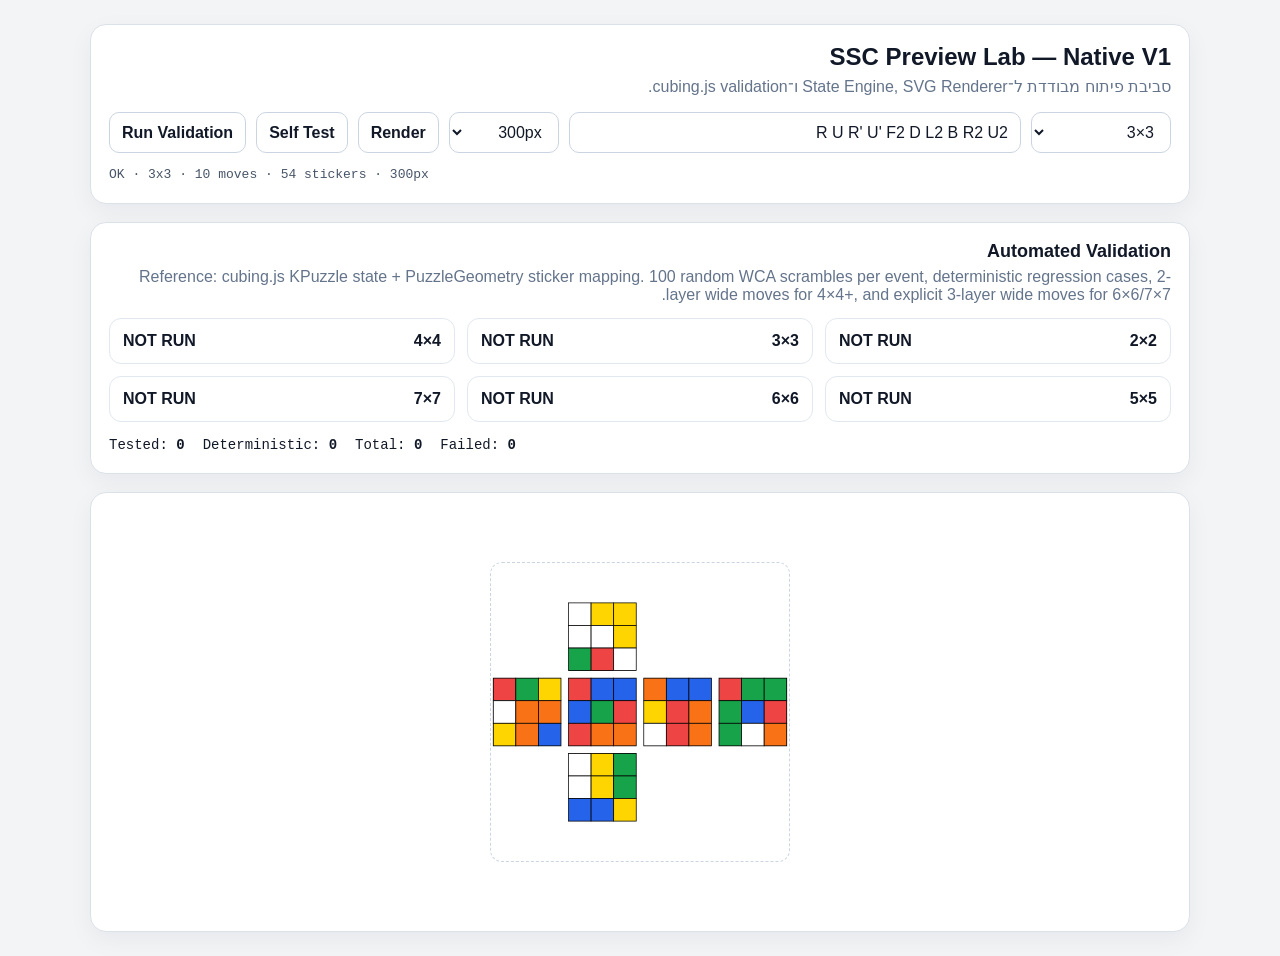
==== preview-lab.html @ a873cec0 "Add csTimer-style 3x3 preview profile" ====
<!doctype html>
<html lang="he" dir="rtl">
<head>
  <meta charset="utf-8">
  <meta name="viewport" content="width=device-width,initial-scale=1">
  <title>SSC Preview Lab</title>
  <link rel="stylesheet" href="./code/css/ssc-preview-v1.css?v=20260830-cstimer-333-1">
  <style>
    :root{font-family:Arial,sans-serif;color:#111827;background:#f3f4f6}
    *{box-sizing:border-box}
    body{margin:0;padding:24px}
    main{width:min(1100px,100%);margin:auto;display:grid;gap:18px}
    .panel{background:#fff;border:1px solid #dbe1e8;border-radius:16px;padding:18px;box-shadow:0 8px 24px rgba(15,23,42,.05)}
    h1,h2{margin:0 0 6px}
    h1{font-size:24px} h2{font-size:18px}
    p{margin:0;color:#64748b}
    .controls{display:grid;grid-template-columns:140px minmax(260px,1fr) 110px auto auto auto;gap:10px;margin-top:16px}
    select,input,button{font:inherit;border:1px solid #cbd5e1;border-radius:10px;padding:10px 12px;background:#fff;color:#111827}
    button{cursor:pointer;font-weight:700}
    button:disabled{opacity:.55;cursor:wait}
    .preview-shell{min-height:440px;display:grid;place-items:center;overflow:auto}
    #previewFrame{width:300px;height:300px;display:grid;place-items:center;overflow:hidden;border:1px dashed #cbd5e1;border-radius:12px}
    #preview{width:100%;height:100%;min-width:0;min-height:0}
    #status{margin-top:12px;font:13px/1.5 monospace;white-space:pre-wrap;direction:ltr;text-align:left;color:#475569}
    .validation-grid{display:grid;grid-template-columns:repeat(3,minmax(0,1fr));gap:12px;margin-top:14px}
    .validation-card{border:1px solid #e2e8f0;border-radius:12px;padding:13px}
    .validation-card strong{display:flex;justify-content:space-between;gap:10px}
    .validation-card [data-result]{font-weight:800}
    .is-pass{color:#15803d}.is-fail{color:#b91c1c}.is-running{color:#b45309}
    .validation-summary{display:flex;flex-wrap:wrap;gap:18px;margin-top:14px;font:14px/1.4 monospace;direction:ltr}
    #validationFailure{margin-top:12px;padding:12px;border-radius:10px;background:#fff7ed;color:#9a3412;font:13px/1.5 monospace;white-space:pre-wrap;direction:ltr;text-align:left}
    #validationFailure[hidden]{display:none}
    @media(max-width:900px){.validation-grid{grid-template-columns:repeat(2,minmax(0,1fr))}}
    @media(max-width:700px){.validation-grid{grid-template-columns:1fr}}
    @media(max-width:820px){.controls{grid-template-columns:1fr 1fr}.controls input{grid-column:1/-1}}
  </style>
</head>
<body>
  <main>
    <section class="panel">
      <h1>SSC Preview Lab — Native V1</h1>
      <p>סביבת פיתוח מבודדת ל־State Engine, SVG Renderer ו־cubing.js validation.</p>
      <div class="controls">
        <select id="event">
          <option value="222">2×2</option>
          <option value="333" selected>3×3</option>
          <option value="444">4×4</option>
          <option value="555">5×5</option>
          <option value="666">6×6</option>
          <option value="777">7×7</option>
        </select>
        <input id="scramble" value="R U R' U' F2 D L2 B R2 U2" aria-label="Scramble">
        <select id="previewSize" aria-label="Preview size">
          <option value="150">150px</option>
          <option value="200">200px</option>
          <option value="300" selected>300px</option>
          <option value="400">400px</option>
        </select>
        <button id="render" type="button">Render</button>
        <button id="test" type="button">Self Test</button>
        <button id="validate" type="button">Run Validation</button>
      </div>
      <div id="status">Ready.</div>
    </section>

    <section class="panel">
      <h2>Automated Validation</h2>
      <p>Reference: cubing.js KPuzzle state + PuzzleGeometry sticker mapping. 100 random WCA scrambles per event, deterministic regression cases, 2-layer wide moves for 4×4+, and explicit 3-layer wide moves for 6×6/7×7.</p>
      <div class="validation-grid">
        <div class="validation-card"><strong><span>2×2</span><span id="validation222" data-result>NOT RUN</span></strong><div id="validation222Meta"></div></div>
        <div class="validation-card"><strong><span>3×3</span><span id="validation333" data-result>NOT RUN</span></strong><div id="validation333Meta"></div></div>
        <div class="validation-card"><strong><span>4×4</span><span id="validation444" data-result>NOT RUN</span></strong><div id="validation444Meta"></div></div>
        <div class="validation-card"><strong><span>5×5</span><span id="validation555" data-result>NOT RUN</span></strong><div id="validation555Meta"></div></div>
        <div class="validation-card"><strong><span>6×6</span><span id="validation666" data-result>NOT RUN</span></strong><div id="validation666Meta"></div></div>
        <div class="validation-card"><strong><span>7×7</span><span id="validation777" data-result>NOT RUN</span></strong><div id="validation777Meta"></div></div>
      </div>
      <div class="validation-summary">
        <span>Tested: <strong id="validationTested">0</strong></span>
        <span>Deterministic: <strong id="validationDeterministic">0</strong></span>
        <span>Total: <strong id="validationTotal">0</strong></span>
        <span>Failed: <strong id="validationFailed">0</strong></span>
      </div>
      <div id="validationFailure" hidden></div>
    </section>

    <section class="panel preview-shell">
      <div id="previewFrame"><div id="preview"></div></div>
    </section>
  </main>

  <script src="./code/js/preview/ssc-nxn-state.js?v=20260827-777-1"></script>
  <script src="./code/js/preview/ssc-svg-renderer.js?v=20260830-cstimer-333-1"></script>
  <script src="./code/js/preview/ssc-preview-validation.js?v=20260827-777-1"></script>
  <script src="./code/js/preview/ssc-preview-v1.js?v=20260827-777-1"></script>
  <script>
    (()=>{
      const event=document.getElementById('event');
      const scramble=document.getElementById('scramble');
      const preview=document.getElementById('preview');
      const previewFrame=document.getElementById('previewFrame');
      const previewSize=document.getElementById('previewSize');
      const status=document.getElementById('status');
      const validateButton=document.getElementById('validate');
      const validationEvents=['222','333','444','555','666','777'];

      function draw(){
        try{
          const result=window.SSCPreviewV1.render(preview,scramble.value,event.value,{strict:true});
          status.textContent=`OK · ${result.order}x${result.order} · ${result.state.moves.length} moves · ${Object.keys(result.state.mapping).length} stickers · ${previewSize.value}px`;
        }catch(error){
          status.textContent=`ERROR · ${error.message}`;
          console.error(error);
        }
      }

      function setPreviewSize(){
        const size=Number(previewSize.value)||300;
        previewFrame.style.width=`${size}px`;
        previewFrame.style.height=`${size}px`;
        draw();
      }

      function setValidationState(id,text,className=''){
        const element=document.getElementById(id);
        element.textContent=text;
        element.className=className;
      }

      function firstFailure(report){
        for(const result of Object.values(report.results||{})){
          const test=result.results?.find(item=>!item.ok);
          const mismatch=test?.mismatches?.[0];
          if(mismatch)return mismatch;
        }
        return null;
      }

      async function runValidation(){
        validateButton.disabled=true;
        validationEvents.forEach(eventId=>setValidationState(`validation${eventId}`,'RUNNING','is-running'));
        status.textContent='VALIDATION · running 222 + 333 + 444 + 555 + 666 + 777 against cubing.js…';
        const failureBox=document.getElementById('validationFailure');
        failureBox.hidden=true;
        try{
          const report=await window.SSCPreviewV1.validateAll({count:100});
          for(const eventId of validationEvents){
            const result=report.results[eventId];
            setValidationState(`validation${eventId}`,result.ok?'PASS':'FAIL',result.ok?'is-pass':'is-fail');
            document.getElementById(`validation${eventId}Meta`).textContent=`Random: ${result.tested} · Deterministic: ${result.deterministicTested} · Failed: ${result.failed}`;
          }
          document.getElementById('validationTested').textContent=report.tested;
          document.getElementById('validationDeterministic').textContent=report.deterministicTested;
          document.getElementById('validationTotal').textContent=report.totalTested;
          document.getElementById('validationFailed').textContent=report.failed;
          status.textContent=`VALIDATION · ${report.ok?'PASS':'FAIL'} · random ${report.tested} · total ${report.totalTested} · failed ${report.failed}`;

          const mismatch=firstFailure(report);
          if(mismatch){
            failureBox.hidden=false;
            failureBox.textContent=`[SSC Preview Validation FAILED]\nevent: ${mismatch.eventId}\nscramble: ${mismatch.scramble||'(solved)'}\nface: ${mismatch.face}\nrow: ${mismatch.row}\ncol: ${mismatch.col}\nSSC: ${mismatch.sscValue}\nReference: ${mismatch.referenceValue}${mismatch.error?`\nerror: ${mismatch.error}`:''}`;
          }
          return report;
        }catch(error){
          validationEvents.forEach(eventId=>setValidationState(`validation${eventId}`,'ERROR','is-fail'));
          failureBox.hidden=false;
          failureBox.textContent=`VALIDATION ERROR · ${error.message}`;
          status.textContent=`VALIDATION ERROR · ${error.message}`;
          console.error(error);
          return null;
        }finally{
          validateButton.disabled=false;
        }
      }

      document.getElementById('render').addEventListener('click',draw);
      document.getElementById('test').addEventListener('click',()=>{
        try{
          const report=window.SSCPreviewV1.selfTest();
          status.textContent=`SELF TEST · ${report.ok?'PASS':'FAIL'}\n`+report.state.results.map(item=>`${item.order}x${item.order}: ${item.ok?'PASS':'FAIL'}`).join('\n');
        }catch(error){
          status.textContent=`SELF TEST ERROR · ${error.message}`;
          console.error(error);
        }
      });
      validateButton.addEventListener('click',runValidation);
      event.addEventListener('change',draw);
      previewSize.addEventListener('change',setPreviewSize);
      scramble.addEventListener('keydown',e=>{if(e.key==='Enter')draw();});
      setPreviewSize();
    })();
  </script>
</body>
</html>
---- code/css/ssc-preview-v1.css ----
/* SSC Preview V1 — native SVG NxN renderer */
.ssc-native-svg-preview{
  min-width:0;
  min-height:0;
  overflow:hidden;
}

.ssc-native-preview-svg{
  display:block;
  width:100%;
  height:100%;
  max-width:100%;
  max-height:100%;
  margin:auto;
  overflow:visible;
}

.ssc-native-preview-svg .ssc-svg-face-background{
  fill:#111827;
}

.ssc-native-preview-svg .ssc-svg-sticker{
  shape-rendering:geometricPrecision;
}

/* 3x3 only: classic csTimer-style flat net. Other cube orders retain the
   existing rounded Premium SVG geometry and theme treatment. */
.ssc-native-preview-svg[data-layout-style="cstimer-3x3"] .ssc-svg-face-background{
  fill:#050505;
  shape-rendering:crispEdges;
}

.ssc-native-preview-svg[data-layout-style="cstimer-3x3"] .ssc-svg-sticker{
  stroke:#050505;
  stroke-width:3.3333333333;
  stroke-linecap:butt;
  stroke-linejoin:miter;
  stroke-miterlimit:2;
  shape-rendering:geometricPrecision;
}

html[data-theme="dark"] .ssc-native-preview-svg .ssc-svg-face-background{
  fill:#0b0f16;
}

html[data-theme="oled"] .ssc-native-preview-svg .ssc-svg-face-background{
  fill:#050607;
}

@media (prefers-reduced-motion:reduce){
  .ssc-native-preview-svg *{
    transition:none!important;
    animation:none!important;
  }
}
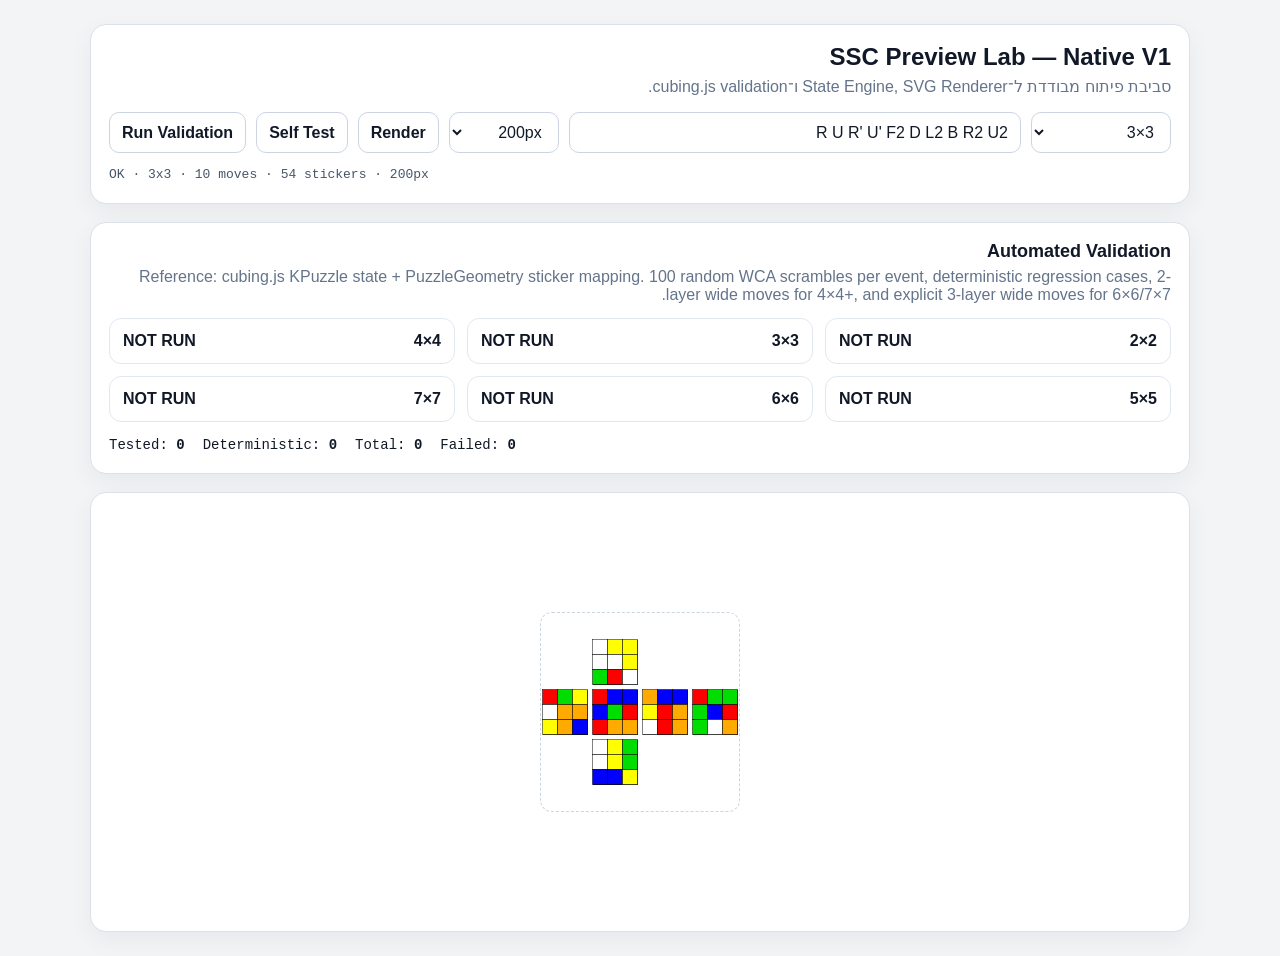
==== commit 3769f359: "Update preview defaults to 200 and csTimer colors" ====
--- a/preview-lab.html
+++ b/preview-lab.html
@@ -52,8 +52,8 @@
         <input id="scramble" value="R U R' U' F2 D L2 B R2 U2" aria-label="Scramble">
         <select id="previewSize" aria-label="Preview size">
           <option value="150">150px</option>
-          <option value="200">200px</option>
-          <option value="300" selected>300px</option>
+          <option value="200" selected>200px</option>
+          <option value="300">300px</option>
           <option value="400">400px</option>
         </select>
         <button id="render" type="button">Render</button>
@@ -89,7 +89,7 @@
   </main>
 
   <script src="./code/js/preview/ssc-nxn-state.js?v=20260827-777-1"></script>
-  <script src="./code/js/preview/ssc-svg-renderer.js?v=20260830-cstimer-333-1"></script>
+  <script src="./code/js/preview/ssc-svg-renderer.js?v=20260830-preview-defaults-1"></script>
   <script src="./code/js/preview/ssc-preview-validation.js?v=20260827-777-1"></script>
   <script src="./code/js/preview/ssc-preview-v1.js?v=20260827-777-1"></script>
   <script>
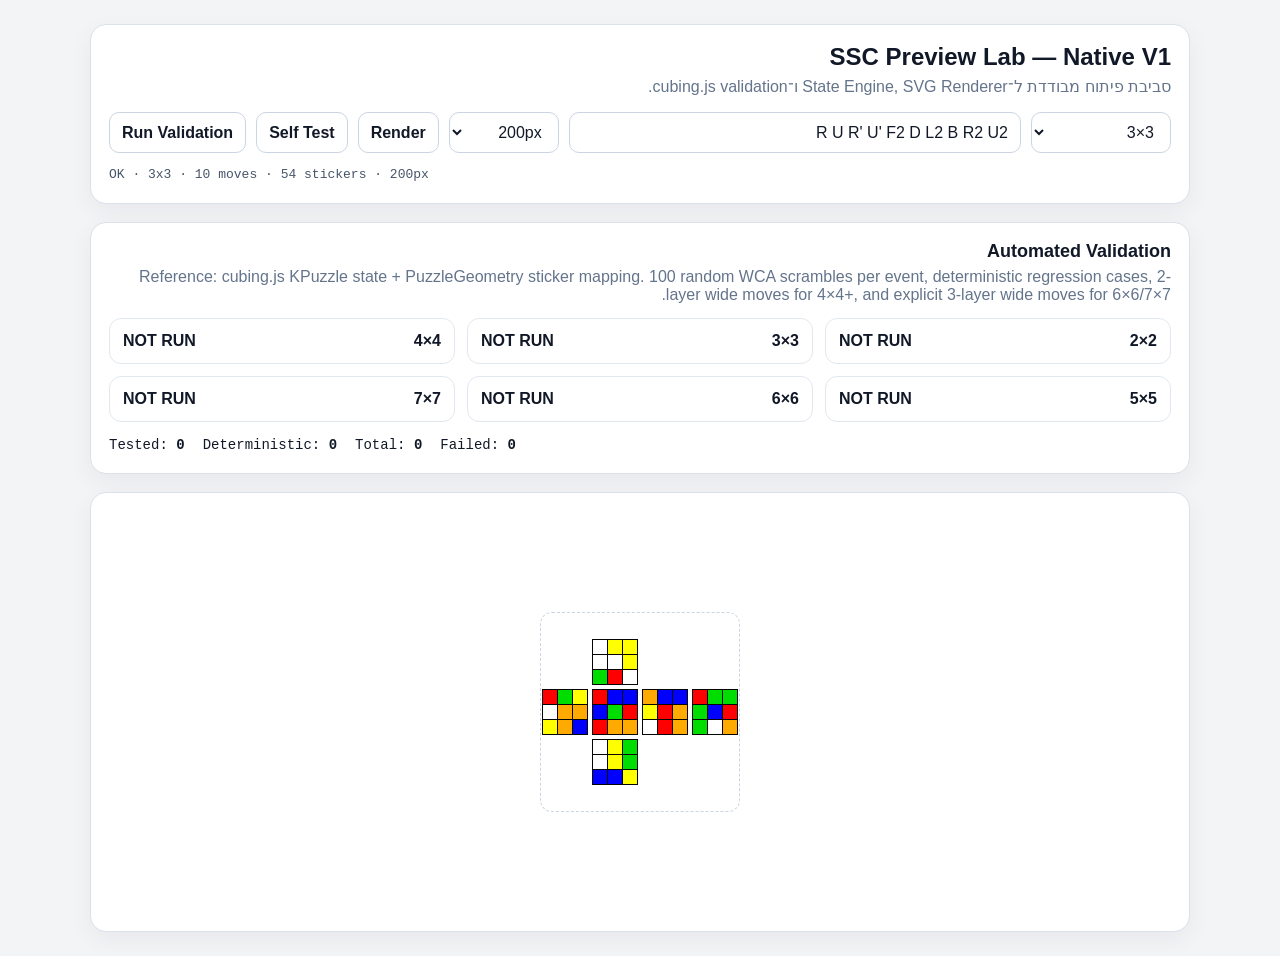
==== commit cb871849: "Make 3x3 preview grid pixel-perfect" ====
--- a/preview-lab.html
+++ b/preview-lab.html
@@ -4,7 +4,7 @@
   <meta charset="utf-8">
   <meta name="viewport" content="width=device-width,initial-scale=1">
   <title>SSC Preview Lab</title>
-  <link rel="stylesheet" href="./code/css/ssc-preview-v1.css?v=20260830-cstimer-333-1">
+  <link rel="stylesheet" href="./code/css/ssc-preview-v1.css?v=20260830-pixel-grid-1">
   <style>
     :root{font-family:Arial,sans-serif;color:#111827;background:#f3f4f6}
     *{box-sizing:border-box}
@@ -89,7 +89,7 @@
   </main>
 
   <script src="./code/js/preview/ssc-nxn-state.js?v=20260827-777-1"></script>
-  <script src="./code/js/preview/ssc-svg-renderer.js?v=20260830-preview-defaults-1"></script>
+  <script src="./code/js/preview/ssc-svg-renderer.js?v=20260830-pixel-grid-1"></script>
   <script src="./code/js/preview/ssc-preview-validation.js?v=20260827-777-1"></script>
   <script src="./code/js/preview/ssc-preview-v1.js?v=20260827-777-1"></script>
   <script>
--- a/code/css/ssc-preview-v1.css
+++ b/code/css/ssc-preview-v1.css
@@ -31,12 +31,20 @@
 }
 
 .ssc-native-preview-svg[data-layout-style="cstimer-3x3"] .ssc-svg-sticker{
+  stroke:none;
+  shape-rendering:geometricPrecision;
+}
+
+.ssc-native-preview-svg[data-layout-style="cstimer-3x3"] .ssc-svg-face-grid{
+  fill:none;
   stroke:#050505;
-  stroke-width:3.3333333333;
+  stroke-width:1;
+  vector-effect:non-scaling-stroke;
   stroke-linecap:butt;
   stroke-linejoin:miter;
   stroke-miterlimit:2;
-  shape-rendering:geometricPrecision;
+  shape-rendering:crispEdges;
+  pointer-events:none;
 }
 
 html[data-theme="dark"] .ssc-native-preview-svg .ssc-svg-face-background{
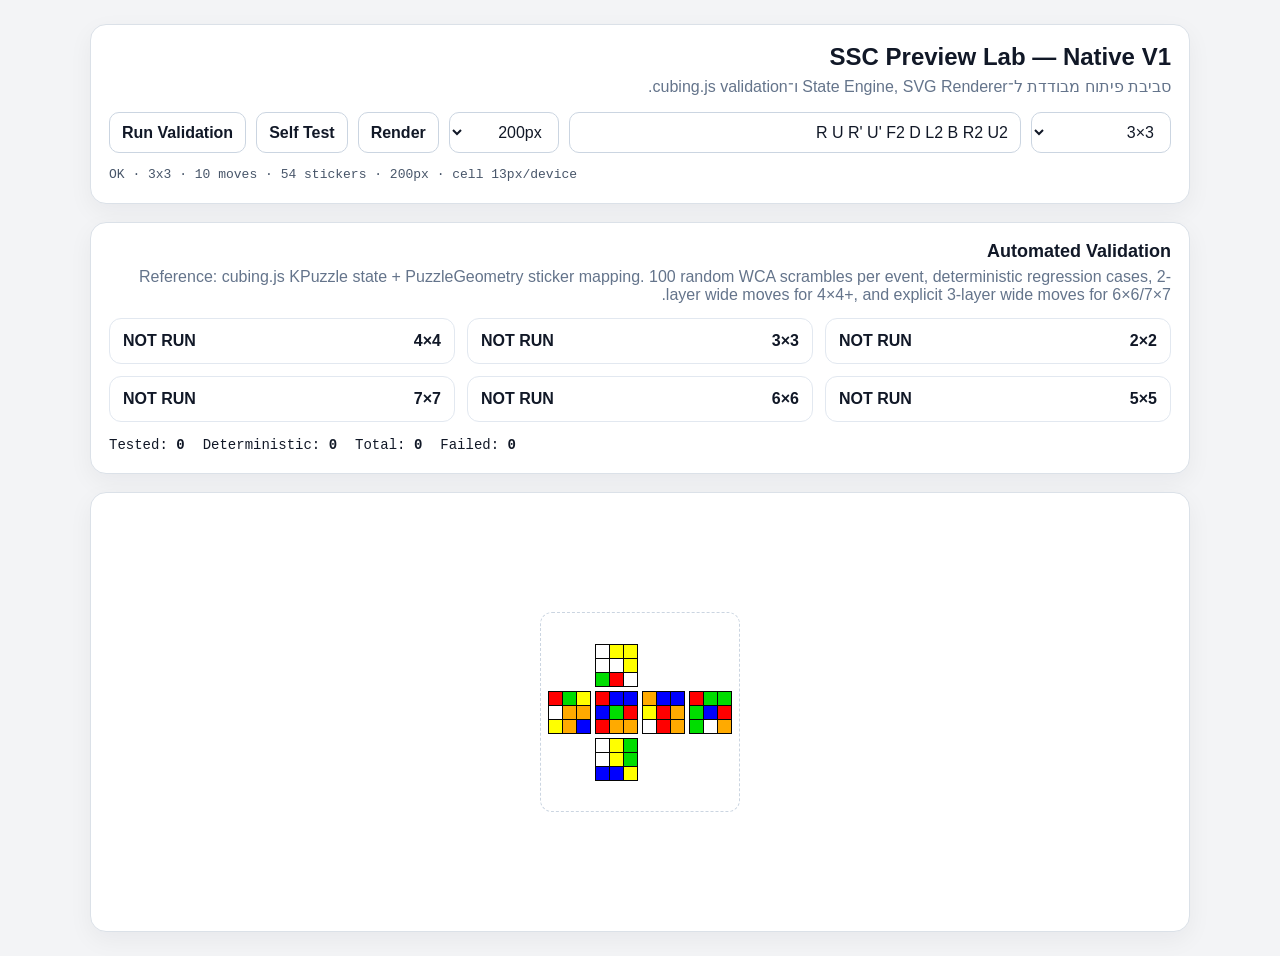
==== commit 4fb9dc45: "Render 3x3 stickers in integer device pixels" ====
--- a/preview-lab.html
+++ b/preview-lab.html
@@ -4,7 +4,7 @@
   <meta charset="utf-8">
   <meta name="viewport" content="width=device-width,initial-scale=1">
   <title>SSC Preview Lab</title>
-  <link rel="stylesheet" href="./code/css/ssc-preview-v1.css?v=20260830-pixel-grid-1">
+  <link rel="stylesheet" href="./code/css/ssc-preview-v1.css?v=20260830-integer-cells-1">
   <style>
     :root{font-family:Arial,sans-serif;color:#111827;background:#f3f4f6}
     *{box-sizing:border-box}
@@ -20,7 +20,7 @@
     button:disabled{opacity:.55;cursor:wait}
     .preview-shell{min-height:440px;display:grid;place-items:center;overflow:auto}
     #previewFrame{width:300px;height:300px;display:grid;place-items:center;overflow:hidden;border:1px dashed #cbd5e1;border-radius:12px}
-    #preview{width:100%;height:100%;min-width:0;min-height:0}
+    #preview{width:100%;height:100%;min-width:0;min-height:0;display:grid;place-items:center}
     #status{margin-top:12px;font:13px/1.5 monospace;white-space:pre-wrap;direction:ltr;text-align:left;color:#475569}
     .validation-grid{display:grid;grid-template-columns:repeat(3,minmax(0,1fr));gap:12px;margin-top:14px}
     .validation-card{border:1px solid #e2e8f0;border-radius:12px;padding:13px}
@@ -89,7 +89,7 @@
   </main>
 
   <script src="./code/js/preview/ssc-nxn-state.js?v=20260827-777-1"></script>
-  <script src="./code/js/preview/ssc-svg-renderer.js?v=20260830-pixel-grid-1"></script>
+  <script src="./code/js/preview/ssc-svg-renderer.js?v=20260830-integer-cells-1"></script>
   <script src="./code/js/preview/ssc-preview-validation.js?v=20260827-777-1"></script>
   <script src="./code/js/preview/ssc-preview-v1.js?v=20260827-777-1"></script>
   <script>
@@ -106,7 +106,20 @@
       function draw(){
         try{
           const result=window.SSCPreviewV1.render(preview,scramble.value,event.value,{strict:true});
-          status.textContent=`OK · ${result.order}x${result.order} · ${result.state.moves.length} moves · ${Object.keys(result.state.mapping).length} stickers · ${previewSize.value}px`;
+          let pixelLabel='';
+          if(result.order===3){
+            const dpr=Math.max(.25,Number(window.devicePixelRatio)||1);
+            const geometry=window.SSCSvgCubeRenderer.fitThreeByThreeToBox(
+              result.svg,previewFrame.clientWidth,previewFrame.clientHeight,dpr
+            );
+            result.svg.style.width=`${geometry.width/dpr}px`;
+            result.svg.style.height=`${geometry.height/dpr}px`;
+            result.svg.style.maxWidth='none';
+            result.svg.style.maxHeight='none';
+            result.svg.style.margin='auto';
+            pixelLabel=` · cell ${geometry.stickerSize}px/device`;
+          }
+          status.textContent=`OK · ${result.order}x${result.order} · ${result.state.moves.length} moves · ${Object.keys(result.state.mapping).length} stickers · ${previewSize.value}px${pixelLabel}`;
         }catch(error){
           status.textContent=`ERROR · ${error.message}`;
           console.error(error);
--- a/code/css/ssc-preview-v1.css
+++ b/code/css/ssc-preview-v1.css
@@ -32,19 +32,7 @@
 
 .ssc-native-preview-svg[data-layout-style="cstimer-3x3"] .ssc-svg-sticker{
   stroke:none;
-  shape-rendering:geometricPrecision;
-}
-
-.ssc-native-preview-svg[data-layout-style="cstimer-3x3"] .ssc-svg-face-grid{
-  fill:none;
-  stroke:#050505;
-  stroke-width:1;
-  vector-effect:non-scaling-stroke;
-  stroke-linecap:butt;
-  stroke-linejoin:miter;
-  stroke-miterlimit:2;
   shape-rendering:crispEdges;
-  pointer-events:none;
 }
 
 html[data-theme="dark"] .ssc-native-preview-svg .ssc-svg-face-background{
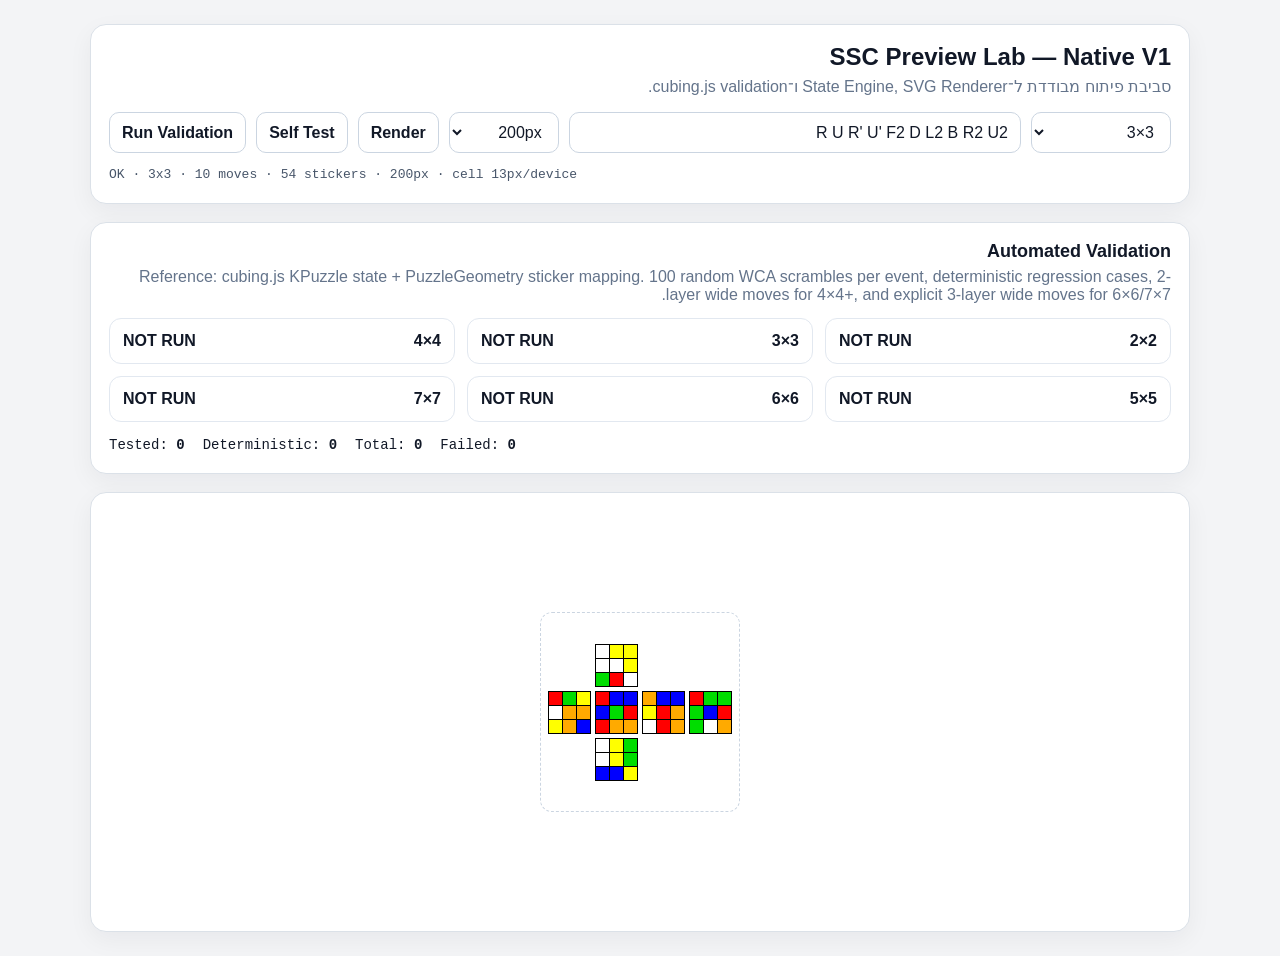
==== commit 54e4a3e7: "Render cube grid lines as solid face backgrounds" ====
--- a/preview-lab.html
+++ b/preview-lab.html
@@ -4,7 +4,7 @@
   <meta charset="utf-8">
   <meta name="viewport" content="width=device-width,initial-scale=1">
   <title>SSC Preview Lab</title>
-  <link rel="stylesheet" href="./code/css/ssc-preview-v1.css?v=20260830-integer-cells-1">
+  <link rel="stylesheet" href="./code/css/ssc-preview-v1.css?v=20260831-physical-face-grid-1">
   <style>
     :root{font-family:Arial,sans-serif;color:#111827;background:#f3f4f6}
     *{box-sizing:border-box}
@@ -89,7 +89,7 @@
   </main>
 
   <script src="./code/js/preview/ssc-nxn-state.js?v=20260827-777-1"></script>
-  <script src="./code/js/preview/ssc-svg-renderer.js?v=20260830-integer-cells-1"></script>
+  <script src="./code/js/preview/ssc-svg-renderer.js?v=20260831-physical-face-grid-1"></script>
   <script src="./code/js/preview/ssc-preview-validation.js?v=20260827-777-1"></script>
   <script src="./code/js/preview/ssc-preview-v1.js?v=20260827-777-1"></script>
   <script>
@@ -107,9 +107,9 @@
         try{
           const result=window.SSCPreviewV1.render(preview,scramble.value,event.value,{strict:true});
           let pixelLabel='';
-          if(result.order===3){
+          if(result.order>=2&&result.order<=4){
             const dpr=Math.max(.25,Number(window.devicePixelRatio)||1);
-            const geometry=window.SSCSvgCubeRenderer.fitThreeByThreeToBox(
+            const geometry=window.SSCSvgCubeRenderer.fitPixelPerfectCubeToBox(
               result.svg,previewFrame.clientWidth,previewFrame.clientHeight,dpr
             );
             result.svg.style.width=`${geometry.width/dpr}px`;
--- a/code/css/ssc-preview-v1.css
+++ b/code/css/ssc-preview-v1.css
@@ -23,15 +23,12 @@
   shape-rendering:geometricPrecision;
 }
 
-/* 3x3 only: classic csTimer-style flat net. Other cube orders retain the
+/* 2x2 through 4x4: classic csTimer-style flat nets. Other cube orders retain the
    existing rounded Premium SVG geometry and theme treatment. */
-.ssc-native-preview-svg[data-layout-style="cstimer-3x3"] .ssc-svg-face-background{
-  fill:#050505;
-  shape-rendering:crispEdges;
-}
-
-.ssc-native-preview-svg[data-layout-style="cstimer-3x3"] .ssc-svg-sticker{
+.ssc-native-preview-svg[data-layout-style^="cstimer-"] .ssc-svg-sticker{
   stroke:none;
+  border:0;
+  outline:0;
   shape-rendering:crispEdges;
 }
 
@@ -43,6 +40,15 @@
   fill:#050607;
 }
 
+/* 2x2 through 4x4 always use one truly black, uninterrupted rectangle behind
+   each face. This rule follows the theme rules intentionally; larger cubes
+   keep their existing theme-aware face backgrounds. */
+html .ssc-native-preview-svg[data-pixel-perfect-grid="true"] .ssc-svg-face-background{
+  fill:#000;
+  stroke:none;
+  shape-rendering:crispEdges;
+}
+
 @media (prefers-reduced-motion:reduce){
   .ssc-native-preview-svg *{
     transition:none!important;
